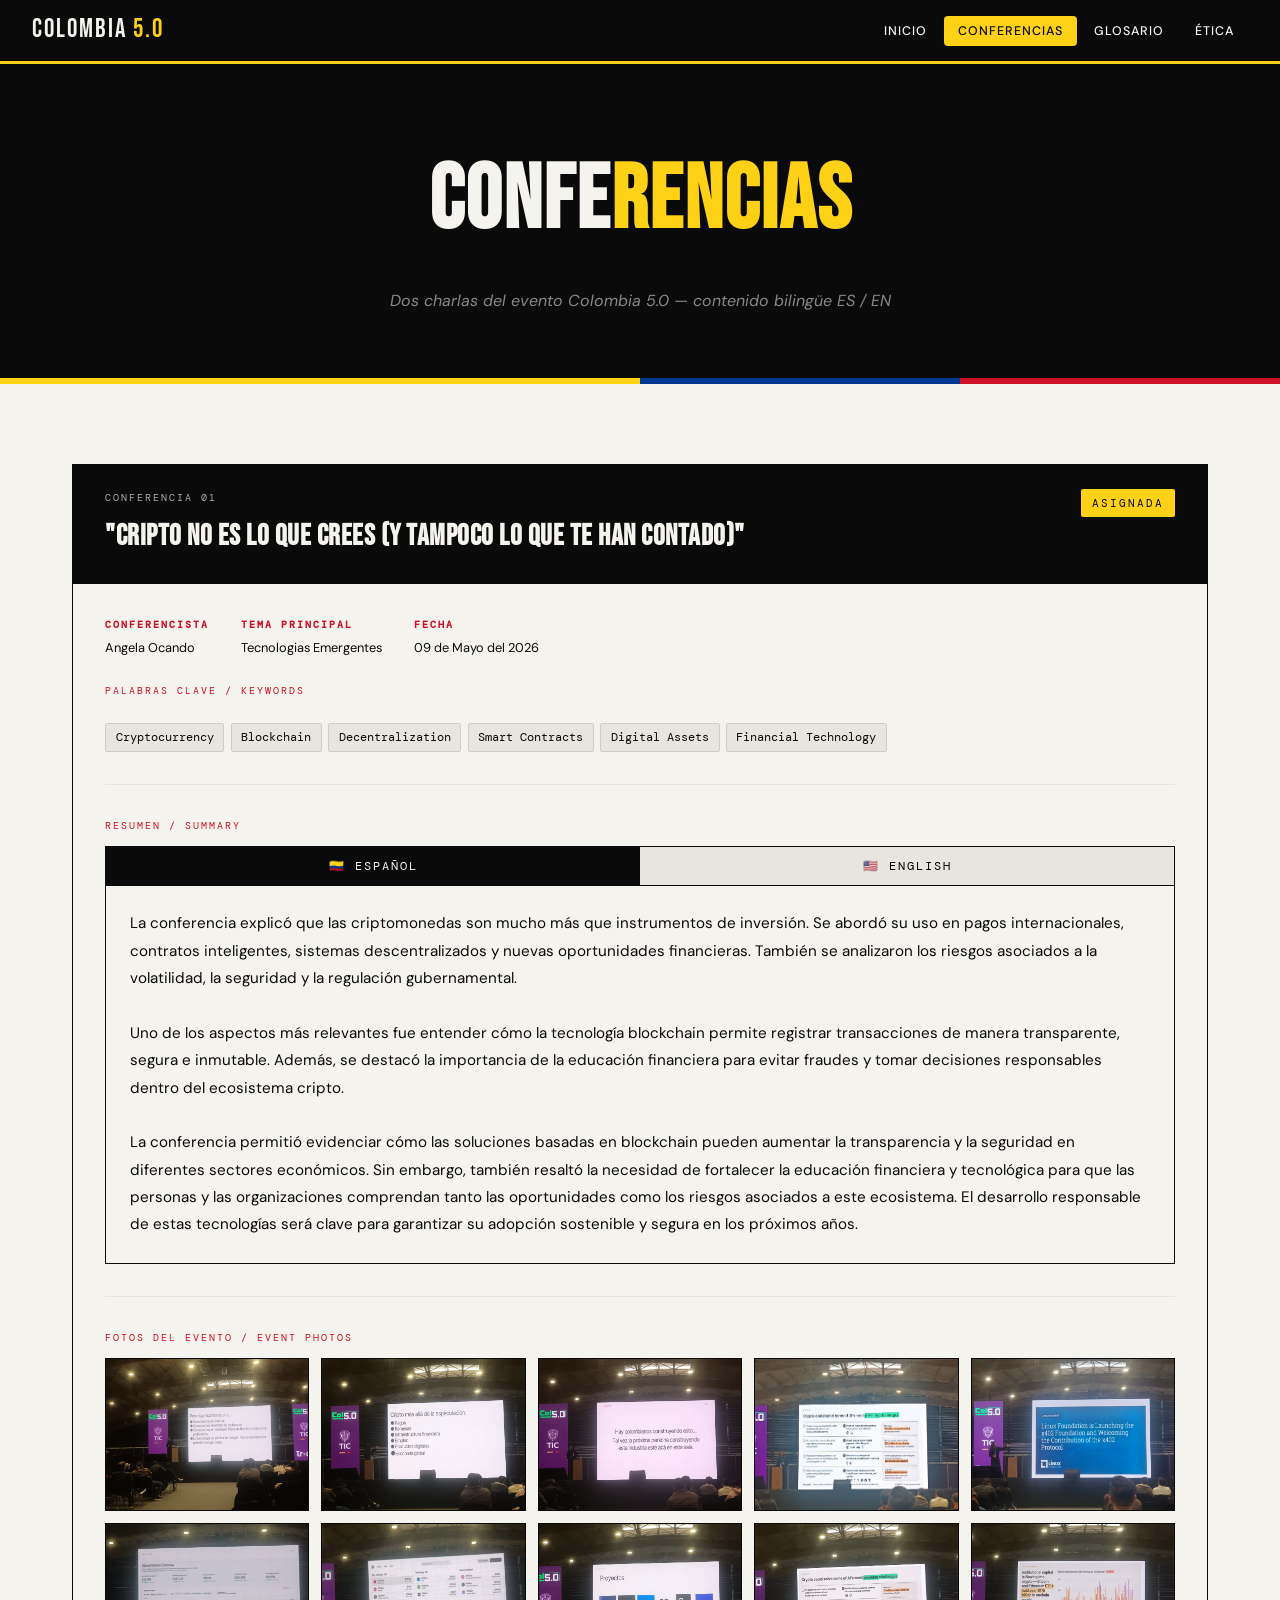
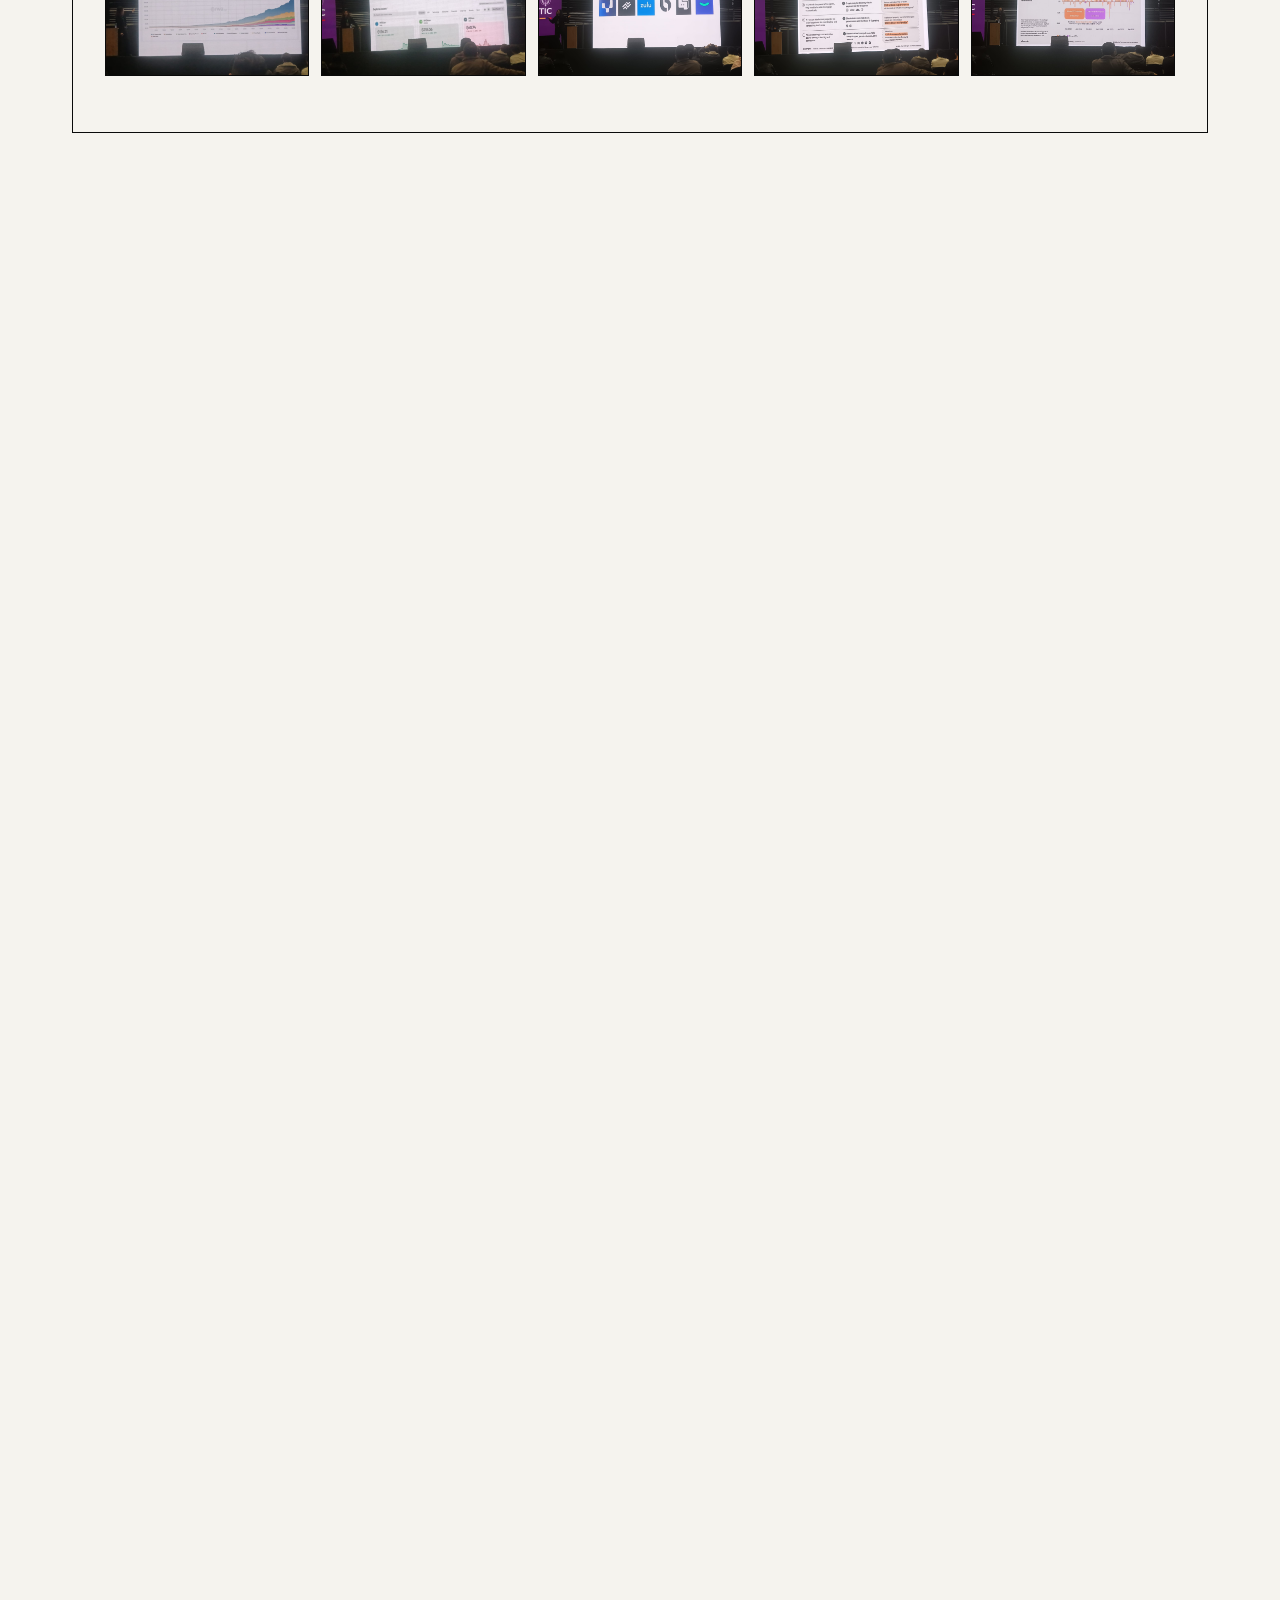
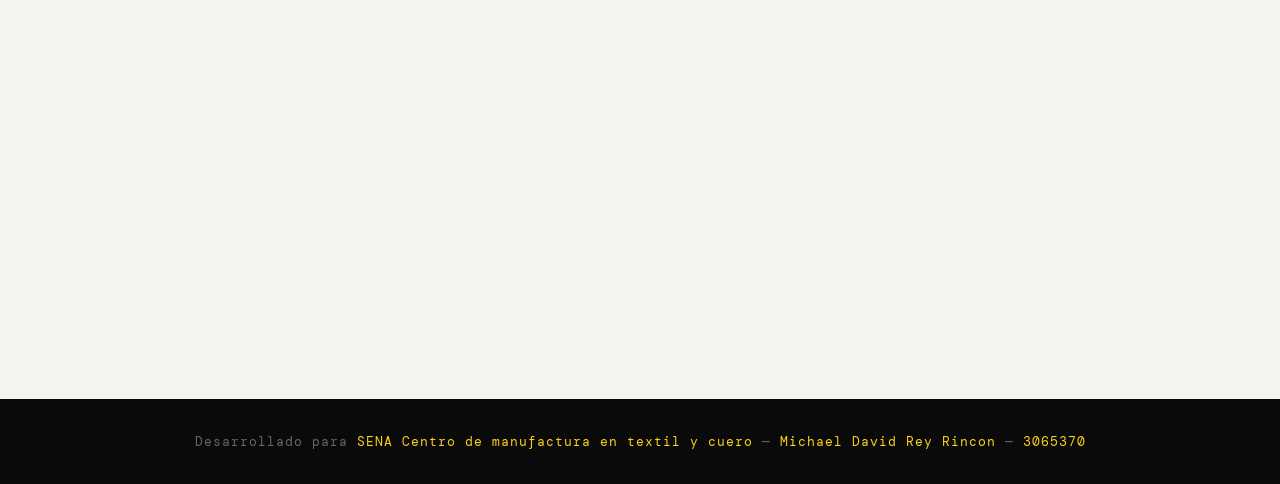
==== pages/conferencias.html @ 706fb42a "Subida de archivos Se suben archivos de la pagina" ====
<!DOCTYPE html>
<html lang="es">
<head>
  <meta charset="UTF-8" />
  <meta name="viewport" content="width=device-width, initial-scale=1.0" />
  <title>Conferencias – Colombia 5.0</title>
  <link rel="stylesheet" href="../css/styles.css" />
</head>
<body>

<nav>
  <a class="nav-logo" href="../index.html">COLOMBIA <span>5.0</span></a>
  <button class="hamburger" aria-label="Menu">
    <span></span><span></span><span></span>
  </button>
  <ul class="nav-links">
    <li><a href="../index.html">Inicio</a></li>
    <li><a href="conferencias.html">Conferencias</a></li>
    <li><a href="glosario.html">Glosario</a></li>
    <li><a href="etica.html">Ética</a></li>
  </ul>
</nav>

<div class="page-hero">
  <h1>CONFE<span>RENCIAS</span></h1>
  <p>Dos charlas del evento Colombia 5.0 — contenido bilingüe ES / EN</p>
</div>
<div class="flag-band"><div></div><div></div><div></div></div>

<main class="section">

  <!-- CONFERENCIA 1  -->
  <div class="conf-card">
    <div class="conf-header">
      <div>
        <p style="font-family:var(--ff-mono);font-size:0.65rem;letter-spacing:2px;color:#aaa;margin-bottom:0.4rem;">CONFERENCIA 01</p>
        <h2 class="conf-title">"Cripto no es lo que crees (y tampoco
        lo que te han contado)"</h2>
      </div>
      <span class="conf-badge">Asignada</span>
    </div>
    <div class="conf-body">

      <div class="conf-meta">
        <div class="conf-meta-item">
          <strong>Conferencista</strong>
          Angela Ocando
        </div>
        <div class="conf-meta-item">
          <strong>Tema principal</strong>
          Tecnologias Emergentes
        </div>
        <div class="conf-meta-item">
          <strong>Fecha</strong>
          09 de Mayo del 2026
        </div>
      </div>

      <!-- Palabras clave  -->
      <p class="media-label">Palabras clave / Keywords</p>
      <div class="conf-keywords">
        <span class="keyword">Cryptocurrency</span>
        <span class="keyword">Blockchain</span>
        <span class="keyword">Decentralization</span>
        <span class="keyword">Smart Contracts</span>
        <span class="keyword">Digital Assets</span>
        <span class="keyword">Financial Technology</span>
      </div>

      <hr class="divider" />

      <!-- Resumen EN/ES -->
      <p class="media-label">Resumen / Summary</p>
      <div class="bilingual-wrap">
        <div class="lang-tabs">
          <button class="lang-tab active" data-lang="es">🇨🇴 Español</button>
          <button class="lang-tab" data-lang="en">🇺🇸 English</button>
        </div>
        <div class="lang-content" data-lang="es">
          <p>
            La conferencia explicó que las criptomonedas son mucho más que instrumentos de inversión. Se abordó su uso en pagos internacionales, contratos inteligentes, sistemas descentralizados y nuevas oportunidades financieras. También se analizaron los riesgos asociados a la volatilidad, la seguridad y la regulación gubernamental.
          </p>
          <br>
          <p>
            Uno de los aspectos más relevantes fue entender cómo la tecnología blockchain permite registrar transacciones de manera transparente, segura e inmutable. Además, se destacó la importancia de la educación financiera para evitar fraudes y tomar decisiones responsables dentro del ecosistema cripto.
          </p>
          <br>
          <p>
            La conferencia permitió evidenciar cómo las soluciones basadas en blockchain pueden aumentar la transparencia y la seguridad en diferentes sectores económicos. Sin embargo, también resaltó la necesidad de fortalecer la educación financiera y tecnológica para que las personas y las organizaciones comprendan tanto las oportunidades como los riesgos asociados a este ecosistema. El desarrollo responsable de estas tecnologías será clave para garantizar su adopción sostenible y segura en los próximos años.
          </p>
        </div>
        <div class="lang-content hidden" data-lang="en">
          <p>
            The conference explained that cryptocurrencies are much more than investment instruments. Their use in international payments, smart contracts, decentralized systems, and new financial opportunities was discussed. The speaker also analyzed risks related to volatility, security, and government regulations.
          </p>
          <br>
          <p>
            One of the most important topics was understanding how blockchain technology enables transparent, secure, and immutable transaction records. The conference also emphasized the importance of financial education to avoid scams and make responsible decisions within the crypto ecosystem.
          </p>
          <br>
          <p>
            The conference highlighted how blockchain-based solutions can increase transparency and security across different economic sectors. At the same time, it emphasized the importance of strengthening financial and technological education so that individuals and organizations can understand both the opportunities and risks associated with this ecosystem. The responsible development of these technologies will be essential to ensure their sustainable and secure adoption in the future.
          </p>
        </div>
      </div>

      <hr class="divider" />

      <!-- Fotos del Evento -->
      <p class="media-label">Fotos del Evento / Event Photos</p>
      <div class="media-grid">
        <div class="media-thumb">
        <img src="/img/foto1.jpg" alt="Descripción de la foto" />
        </div>
        <div class="media-thumb">
          <img src="/img/foto2.jpg" alt="Descripción de la foto" />
        </div>
        <div class="media-thumb">
          <img src="/img/foto3.jpg" alt="Descripción de la foto" />
        </div>
        <div class="media-thumb">
          <img src="/img/foto4.jpg" alt="Descripción de la foto" />
        </div>
        <div class="media-thumb">
          <img src="/img/foto5.jpg" alt="Descripción de la foto" />
        </div>
        <div class="media-thumb">
          <img src="/img/foto6.jpg" alt="Descripción de la foto" />
        </div>
        <div class="media-thumb">
          <img src="/img/foto7.jpg" alt="Descripción de la foto" />
        </div>
        <div class="media-thumb">
          <img src="/img/foto8.jpg" alt="Descripción de la foto" />
        </div>
        <div class="media-thumb">
          <img src="/img/foto9.jpg" alt="Descripción de la foto" />
        </div>
        <div class="media-thumb">
          <img src="/img/foto10.jpg" alt="Descripción de la foto" />
        </div>
      </div>
    </div>
  </div>

  <!-- CONFERENCIA 2  -->
  <div class="conf-card">
    <div class="conf-header">
      <div>
        <p style="font-family:var(--ff-mono);font-size:0.65rem;letter-spacing:2px;color:#aaa;margin-bottom:0.4rem;">CONFERENCIA 02</p>
        <h2 class="conf-title">"Monetización, profesionalización y
        crecimiento en redes sociales"</h2>
      </div>
      <span class="conf-badge" style="background:var(--rojo);color:#fff;">Libre Elección</span>
    </div>
    <div class="conf-body">

      <div class="conf-meta">
        <div class="conf-meta-item">
          <strong>Conferencistas</strong>
          Juan Pablo Cardona Hernandez
          <br>
          Juan Sebastian Giraldo Bermudez
        </div>
        <div class="conf-meta-item">
          <strong>Tema principal</strong>
          Marketing Digital
        </div>
        <div class="conf-meta-item">
          <strong>Fecha</strong>
          09 de Mayo del 2026
        </div>
      </div>

      <p class="media-label">Palabras clave / Keywords</p>
      <div class="conf-keywords">
        <span class="keyword">Social Media</span>
        <span class="keyword">Monetization</span>
        <span class="keyword">Content Creation</span>
        <span class="keyword">Personal Branding</span>
        <span class="keyword">Engagement</span>
        <span class="keyword">Marketing</span>
        <span class="keyword">Analytics</span>
      </div>

      <hr class="divider" />

      <p class="media-label">Resumen / Summary</p>
      <div class="bilingual-wrap">
        <div class="lang-tabs">
          <button class="lang-tab active" data-lang="es">🇨🇴 Español</button>
          <button class="lang-tab" data-lang="en">🇺🇸 English</button>
        </div>
        <div class="lang-content" data-lang="es">
          <p>
            La conferencia mostró cómo las redes sociales se han convertido en herramientas fundamentales para el emprendimiento y la generación de ingresos. Se explicaron estrategias para aumentar la audiencia, mejorar el posicionamiento de marca personal y crear contenido de valor.
          </p>
          <br>
          <p>
            También se abordaron diferentes métodos de monetización como publicidad, marketing de afiliados, colaboraciones con marcas y venta de productos o servicios. Se resaltó la importancia de la constancia, el análisis de métricas y la adaptación a los cambios de los algoritmos.
          </p>
          <br>
          <p>
            La conferencia destacó la importancia de desarrollar estrategias basadas en la creatividad, el análisis de datos y el conocimiento de las audiencias. Asimismo, se evidenció que el crecimiento sostenible en redes sociales requiere profesionalización, planificación y adaptación constante a los cambios tecnológicos. El uso responsable de estas plataformas también desempeña un papel fundamental para garantizar la difusión de información confiable y la generación de impactos positivos en la sociedad.
          </p>
        </div>
        <div class="lang-content hidden" data-lang="en">
          <p>
            The conference showed how social media has become an essential tool for entrepreneurship and income generation. Strategies for audience growth, personal branding, and valuable content creation were explained.
          </p>
          <br>
          <p>
            Different monetization methods such as advertising, affiliate marketing, brand partnerships, and product or service sales were discussed. The speaker emphasized consistency, analytics monitoring, and adaptation to platform algorithms.
          </p>
          <br>
          <p>
            The conference highlighted the importance of developing strategies based on creativity, data analysis, and audience understanding. It also demonstrated that sustainable growth on social media requires professionalism, planning, and continuous adaptation to technological changes. The responsible use of these platforms plays a key role in ensuring reliable information sharing and generating positive impacts on society.
          </p>
        </div>
      </div>

      <hr class="divider" />

      <div>
      <p class="media-label">Video de la Conferencia / Conference Video</p>
      <div style="max-width: 700px; margin: 0 auto;">
        <video
        src="/img/conf2-video1.mp4"
        controls
        width="100%"
        style="border: 1.5px solid var(--negro);">
        </video>
      </div>

      <hr class="divider" />

      <p class="media-label">Fotos del Evento / Event Photos</p>
      <div class="media-grid">
        <div class="media-thumb">
        <img src="/img/conf2-foto1.jpg" alt="Descripción de la foto" />
        </div>
        <div class="media-thumb">
        <img src="/img/conf2-foto2.jpg" alt="Descripción de la foto" />
        </div>
        <div class="media-thumb">
        <img src="/img/conf2-foto3.jpg" alt="Descripción de la foto" />
        </div>
        <div class="media-thumb">
        <img src="/img/conf2-foto4.jpg" alt="Descripción de la foto" />
        </div>
        <div class="media-thumb">
        <img src="/img/conf2-foto5.jpg" alt="Descripción de la foto" />
        </div>
        <div class="media-thumb">
        <img src="/img/conf2-foto6.jpg" alt="Descripción de la foto" />
      </div>
    </div>
  </div>

</main>

<footer>
  Desarrollado para <span>SENA Centro de manufactura en textil y cuero</span> &mdash; <span>Michael David Rey Rincon</span> &mdash; <span>3065370</span>
</footer>

<script src="../js/main.js"></script>
</body>
</html>
---- css/styles.css ----
/* =============================================
   COLOMBIA 5.0 - Sitio Web Informativo
   Diseño: Editorial Moderno / Tricolor
   ============================================= */

@import url('https://fonts.googleapis.com/css2?family=Bebas+Neue&family=DM+Sans:ital,wght@0,300;0,400;0,500;0,700;1,300&family=DM+Mono:wght@400;500&display=swap');

:root {
  --amarillo:  #FCD116;
  --azul:      #003893;
  --rojo:      #CE1126;
  --negro:     #0A0A0A;
  --blanco:    #F5F3EE;
  --gris:      #E8E5DF;
  --gris-dark: #2A2A2A;

  --ff-display: 'Bebas Neue', sans-serif;
  --ff-body:    'DM Sans', sans-serif;
  --ff-mono:    'DM Mono', monospace;

  --nav-h: 64px;
  --radius: 4px;
  --transition: 0.25s cubic-bezier(0.4, 0, 0.2, 1);
}

/* ── Reset ── */
*, *::before, *::after { box-sizing: border-box; margin: 0; padding: 0; }
html { scroll-behavior: smooth; font-size: 16px; }
body {
  font-family: var(--ff-body);
  background: var(--blanco);
  color: var(--negro);
  line-height: 1.65;
  overflow-x: hidden;
}
img { max-width: 100%; display: block; }
a  { color: inherit; text-decoration: none; }
ul { list-style: none; }

/* ── NAV ── */
nav {
  position: sticky;
  top: 0;
  z-index: 100;
  height: var(--nav-h);
  background: var(--negro);
  display: flex;
  align-items: center;
  justify-content: space-between;
  padding: 0 2rem;
  border-bottom: 3px solid var(--amarillo);
}

.nav-logo {
  font-family: var(--ff-display);
  font-size: 1.6rem;
  letter-spacing: 2px;
  color: var(--blanco);
}
.nav-logo span { color: var(--amarillo); }

.nav-links {
  display: flex;
  gap: 0.25rem;
}
.nav-links a {
  font-size: 0.78rem;
  font-weight: 500;
  letter-spacing: 1px;
  text-transform: uppercase;
  color: var(--blanco);
  padding: 0.45rem 0.85rem;
  border-radius: var(--radius);
  transition: background var(--transition), color var(--transition);
}
.nav-links a:hover,
.nav-links a.active {
  background: var(--amarillo);
  color: var(--negro);
}

/* Hamburger */
.hamburger {
  display: none;
  flex-direction: column;
  gap: 5px;
  cursor: pointer;
  background: none;
  border: none;
  padding: 4px;
}
.hamburger span {
  display: block;
  width: 24px;
  height: 2px;
  background: var(--blanco);
  transition: var(--transition);
}
.hamburger.open span:nth-child(1) { transform: translateY(7px) rotate(45deg); }
.hamburger.open span:nth-child(2) { opacity: 0; }
.hamburger.open span:nth-child(3) { transform: translateY(-7px) rotate(-45deg); }

/* Mobile nav */
@media (max-width: 720px) {
  .hamburger { display: flex; }
  .nav-links {
    position: absolute;
    top: var(--nav-h);
    left: 0; right: 0;
    flex-direction: column;
    background: var(--negro);
    border-top: 1px solid #222;
    padding: 1rem;
    gap: 0.2rem;
    display: none;
  }
  .nav-links.open { display: flex; }
  .nav-links a { font-size: 0.9rem; padding: 0.7rem 1rem; }
}

/* ── HERO (index) ── */
.hero {
  min-height: calc(100vh - var(--nav-h));
  background: var(--negro);
  display: grid;
  grid-template-columns: 1fr 1fr;
  overflow: hidden;
}

.hero-text {
  padding: 5rem 3rem 5rem 4rem;
  display: flex;
  flex-direction: column;
  justify-content: center;
  gap: 1.5rem;
}

.hero-eyebrow {
  font-family: var(--ff-mono);
  font-size: 0.75rem;
  letter-spacing: 3px;
  color: var(--amarillo);
  text-transform: uppercase;
}

.hero-title {
  font-family: var(--ff-display);
  font-size: clamp(4rem, 8vw, 7rem);
  line-height: 0.92;
  color: var(--blanco);
}
.hero-title em { color: var(--amarillo); font-style: normal; }

.hero-desc {
  color: #aaa;
  font-size: 1.05rem;
  max-width: 42ch;
  line-height: 1.75;
}

.hero-cta {
  display: inline-flex;
  align-items: center;
  gap: 0.6rem;
  background: var(--amarillo);
  color: var(--negro);
  font-weight: 700;
  font-size: 0.85rem;
  letter-spacing: 1px;
  text-transform: uppercase;
  padding: 0.85rem 1.6rem;
  border-radius: var(--radius);
  width: fit-content;
  transition: transform var(--transition), background var(--transition);
}
.hero-cta:hover { background: #ffe04d; transform: translateY(-2px); }

.hero-visual {
  background: var(--azul);
  position: relative;
  overflow: hidden;
  display: flex;
  align-items: center;
  justify-content: center;
}

.hero-flag-stripes {
  position: absolute;
  inset: 0;
  display: flex;
  flex-direction: column;
}
.hero-flag-stripes div {
  flex: 1;
  opacity: 0.18;
}
.hero-flag-stripes div:nth-child(1) { background: var(--amarillo); flex: 2; }
.hero-flag-stripes div:nth-child(2) { background: var(--azul); }
.hero-flag-stripes div:nth-child(3) { background: var(--rojo); }

.hero-badge {
  position: relative;
  z-index: 2;
  font-family: var(--ff-display);
  font-size: 11rem;
  line-height: 1;
  color: rgba(255,255,255,0.06);
  user-select: none;
  pointer-events: none;
  letter-spacing: -4px;
}

.hero-stats {
  position: absolute;
  bottom: 2rem;
  left: 2rem;
  right: 2rem;
  display: flex;
  gap: 1.5rem;
  z-index: 3;
}
.stat {
  background: rgba(255,255,255,0.06);
  border: 1px solid rgba(255,255,255,0.12);
  padding: 0.8rem 1rem;
  border-radius: var(--radius);
  backdrop-filter: blur(8px);
  flex: 1;
  text-align: center;
}
.stat-num {
  font-family: var(--ff-display);
  font-size: 2rem;
  color: var(--amarillo);
  display: block;
}
.stat-label {
  font-size: 0.7rem;
  color: #aaa;
  letter-spacing: 1px;
  text-transform: uppercase;
}

@media (max-width: 820px) {
  .hero { grid-template-columns: 1fr; }
  .hero-visual { min-height: 220px; }
  .hero-text { padding: 3rem 1.5rem; }
  .hero-stats { display: none; }
}

/* ── STRIPE BAND ── */
.flag-band {
  height: 6px;
  display: flex;
}
.flag-band div { flex: 1; }
.flag-band div:nth-child(1) { background: var(--amarillo); flex: 2; }
.flag-band div:nth-child(2) { background: var(--azul); }
.flag-band div:nth-child(3) { background: var(--rojo); }

/* ── SECTIONS ── */
.section {
  padding: 5rem 2rem;
  max-width: 1200px;
  margin: 0 auto;
}

.section-header {
  display: flex;
  align-items: baseline;
  gap: 1rem;
  margin-bottom: 3rem;
  border-bottom: 2px solid var(--negro);
  padding-bottom: 1rem;
}

.section-num {
  font-family: var(--ff-mono);
  font-size: 0.75rem;
  color: var(--rojo);
  letter-spacing: 2px;
}

.section-title {
  font-family: var(--ff-display);
  font-size: clamp(2rem, 4vw, 3.2rem);
  letter-spacing: 1px;
}

/* ── ABOUT CARDS ── */
.about-grid {
  display: grid;
  grid-template-columns: repeat(auto-fit, minmax(280px, 1fr));
  gap: 1.5px;
  background: var(--negro);
  border: 1.5px solid var(--negro);
}
.about-card {
  background: var(--blanco);
  padding: 2rem;
  transition: background var(--transition);
}
.about-card:hover { background: var(--amarillo); }
.about-card-icon {
  font-size: 2rem;
  margin-bottom: 1rem;
}
.about-card h3 {
  font-family: var(--ff-display);
  font-size: 1.4rem;
  margin-bottom: 0.5rem;
  letter-spacing: 0.5px;
}
.about-card p { font-size: 0.9rem; color: #555; }
.about-card:hover p { color: var(--negro); }

/* ── PAGE HERO (inner pages) ── */
.page-hero {
  background: var(--negro);
  padding: 4rem 2rem;
  text-align: center;
}
.page-hero h1 {
  font-family: var(--ff-display);
  font-size: clamp(3rem, 7vw, 6rem);
  color: var(--blanco);
  letter-spacing: 2px;
}
.page-hero h1 span { color: var(--amarillo); }
.page-hero p {
  color: #888;
  font-size: 1rem;
  margin-top: 0.75rem;
  font-style: italic;
}

/* ── CONFERENCE CARDS ── */
.conf-card {
  border: 1.5px solid var(--negro);
  margin-bottom: 3rem;
  overflow: hidden;
}

.conf-header {
  background: var(--negro);
  color: var(--blanco);
  padding: 1.5rem 2rem;
  display: flex;
  justify-content: space-between;
  align-items: flex-start;
  gap: 1rem;
  flex-wrap: wrap;
}

.conf-title {
  font-family: var(--ff-display);
  font-size: 1.8rem;
  letter-spacing: 0.5px;
}

.conf-badge {
  font-family: var(--ff-mono);
  font-size: 0.7rem;
  letter-spacing: 2px;
  text-transform: uppercase;
  background: var(--amarillo);
  color: var(--negro);
  padding: 0.3rem 0.7rem;
  border-radius: 2px;
  white-space: nowrap;
}

.conf-body {
  padding: 2rem;
}

.conf-meta {
  display: flex;
  gap: 2rem;
  margin-bottom: 1.5rem;
  flex-wrap: wrap;
}
.conf-meta-item {
  font-size: 0.8rem;
}
.conf-meta-item strong {
  display: block;
  font-family: var(--ff-mono);
  font-size: 0.65rem;
  letter-spacing: 2px;
  text-transform: uppercase;
  color: var(--rojo);
  margin-bottom: 0.2rem;
}

.conf-keywords {
  display: flex;
  flex-wrap: wrap;
  gap: 0.4rem;
  margin: 1.5rem 0;
}
.keyword {
  background: var(--gris);
  font-family: var(--ff-mono);
  font-size: 0.72rem;
  padding: 0.25rem 0.6rem;
  border-radius: 2px;
  border: 1px solid #ccc;
}

/* ── BILINGUAL TOGGLE ── */
.bilingual-wrap {
  border: 1.5px solid var(--negro);
  overflow: hidden;
}
.lang-tabs {
  display: flex;
  border-bottom: 1.5px solid var(--negro);
}
.lang-tab {
  flex: 1;
  padding: 0.7rem;
  font-family: var(--ff-mono);
  font-size: 0.75rem;
  letter-spacing: 2px;
  text-transform: uppercase;
  text-align: center;
  cursor: pointer;
  background: var(--gris);
  border: none;
  transition: background var(--transition);
}
.lang-tab.active { background: var(--negro); color: var(--blanco); }
.lang-content { padding: 1.5rem; font-size: 0.95rem; line-height: 1.8; }
.lang-content.hidden { display: none; }

/* ── MEDIA GRID ── */
.media-label {
  font-family: var(--ff-mono);
  font-size: 0.65rem;
  letter-spacing: 2px;
  text-transform: uppercase;
  color: var(--rojo);
  margin-bottom: 0.75rem;
}

.media-grid {
  display: grid;
  grid-template-columns: repeat(auto-fill, minmax(200px, 1fr));
  gap: 0.75rem;
  margin-bottom: 1.5rem;
}

.media-thumb {
  background: var(--gris);
  aspect-ratio: 4/3;
  border: 1.5px solid var(--negro);
  overflow: hidden;
  display: flex;
  align-items: center;
  justify-content: center;
  font-size: 2.5rem;
  color: #bbb;
  position: relative;
  cursor: pointer;
  transition: transform var(--transition);
}
.media-thumb:hover { transform: scale(1.02); }
.media-thumb img { width: 100%; height: 100%; object-fit: cover; position: absolute; }
.media-thumb span { z-index: 1; font-family: var(--ff-mono); font-size: 0.7rem; color: #888; }

.video-embed {
  display: grid;
  grid-template-columns: 1fr 1fr;
  gap: 1rem;
  margin-bottom: 1.5rem;
}
.video-embed iframe {
  width: 100%;
  aspect-ratio: 16/9;
  border: 1.5px solid var(--negro);
}

@media (max-width: 600px) {
  .video-embed { grid-template-columns: 1fr; }
}

/* ── GLOSSARY ── */
.glossary-search {
  width: 100%;
  padding: 0.85rem 1rem;
  font-family: var(--ff-mono);
  font-size: 0.9rem;
  border: 1.5px solid var(--negro);
  border-radius: var(--radius);
  background: var(--blanco);
  margin-bottom: 2rem;
  outline: none;
}
.glossary-search:focus { border-color: var(--azul); }

.glossary-table {
  width: 100%;
  border-collapse: collapse;
  border: 1.5px solid var(--negro);
  font-size: 0.88rem;
}
.glossary-table th {
  background: var(--negro);
  color: var(--blanco);
  font-family: var(--ff-mono);
  font-size: 0.7rem;
  letter-spacing: 2px;
  text-transform: uppercase;
  padding: 0.8rem 1rem;
  text-align: left;
}
.glossary-table td {
  padding: 0.8rem 1rem;
  border-bottom: 1px solid var(--gris);
  vertical-align: top;
}
.glossary-table tr:last-child td { border-bottom: none; }
.glossary-table tr:nth-child(even) td { background: var(--gris); }
.glossary-table tr { transition: background var(--transition); }
.glossary-table tr:hover td { background: #fff8d0; }
.glossary-table td:first-child { font-family: var(--ff-mono); font-weight: 500; }
.glossary-table td:nth-child(2) { color: var(--rojo); font-weight: 500; }
.glossary-count {
  font-family: var(--ff-mono);
  font-size: 0.75rem;
  color: #888;
  margin-bottom: 1rem;
}

/* ── ETHICS / CONCLUSION ── */
.ethics-hero {
  background: var(--azul);
  color: var(--blanco);
  padding: 3rem;
  margin-bottom: 3rem;
}
.ethics-hero h2 {
  font-family: var(--ff-display);
  font-size: 2.5rem;
  margin-bottom: 1rem;
}
.ethics-hero p { color: #aac; font-size: 1rem; max-width: 70ch; }

.ethics-grid {
  display: grid;
  grid-template-columns: repeat(auto-fit, minmax(260px, 1fr));
  gap: 1px;
  background: var(--negro);
  border: 1.5px solid var(--negro);
  margin-bottom: 2rem;
}
.ethics-card {
  background: var(--blanco);
  padding: 2rem;
}
.ethics-card h3 {
  font-family: var(--ff-display);
  font-size: 1.3rem;
  margin-bottom: 0.75rem;
}
.ethics-card p { font-size: 0.9rem; color: #555; line-height: 1.75; }
.ethics-icon { font-size: 2rem; margin-bottom: 0.75rem; }

.quote-block {
  border-left: 4px solid var(--amarillo);
  padding: 1.25rem 1.5rem;
  background: var(--gris);
  margin: 2rem 0;
  font-style: italic;
  font-size: 1.05rem;
}
.quote-block cite {
  display: block;
  font-style: normal;
  font-family: var(--ff-mono);
  font-size: 0.75rem;
  letter-spacing: 1px;
  color: #888;
  margin-top: 0.5rem;
}

/* ── FOOTER ── */
footer {
  background: var(--negro);
  color: #666;
  text-align: center;
  padding: 2rem;
  font-size: 0.8rem;
  font-family: var(--ff-mono);
  letter-spacing: 1px;
}
footer span { color: var(--amarillo); }

/* ── UTILITY ── */
.tag-rojo { color: var(--rojo); font-weight: 700; }
.tag-azul { color: var(--azul); font-weight: 700; }
.divider { border: none; border-top: 1.5px solid var(--gris); margin: 2rem 0; }
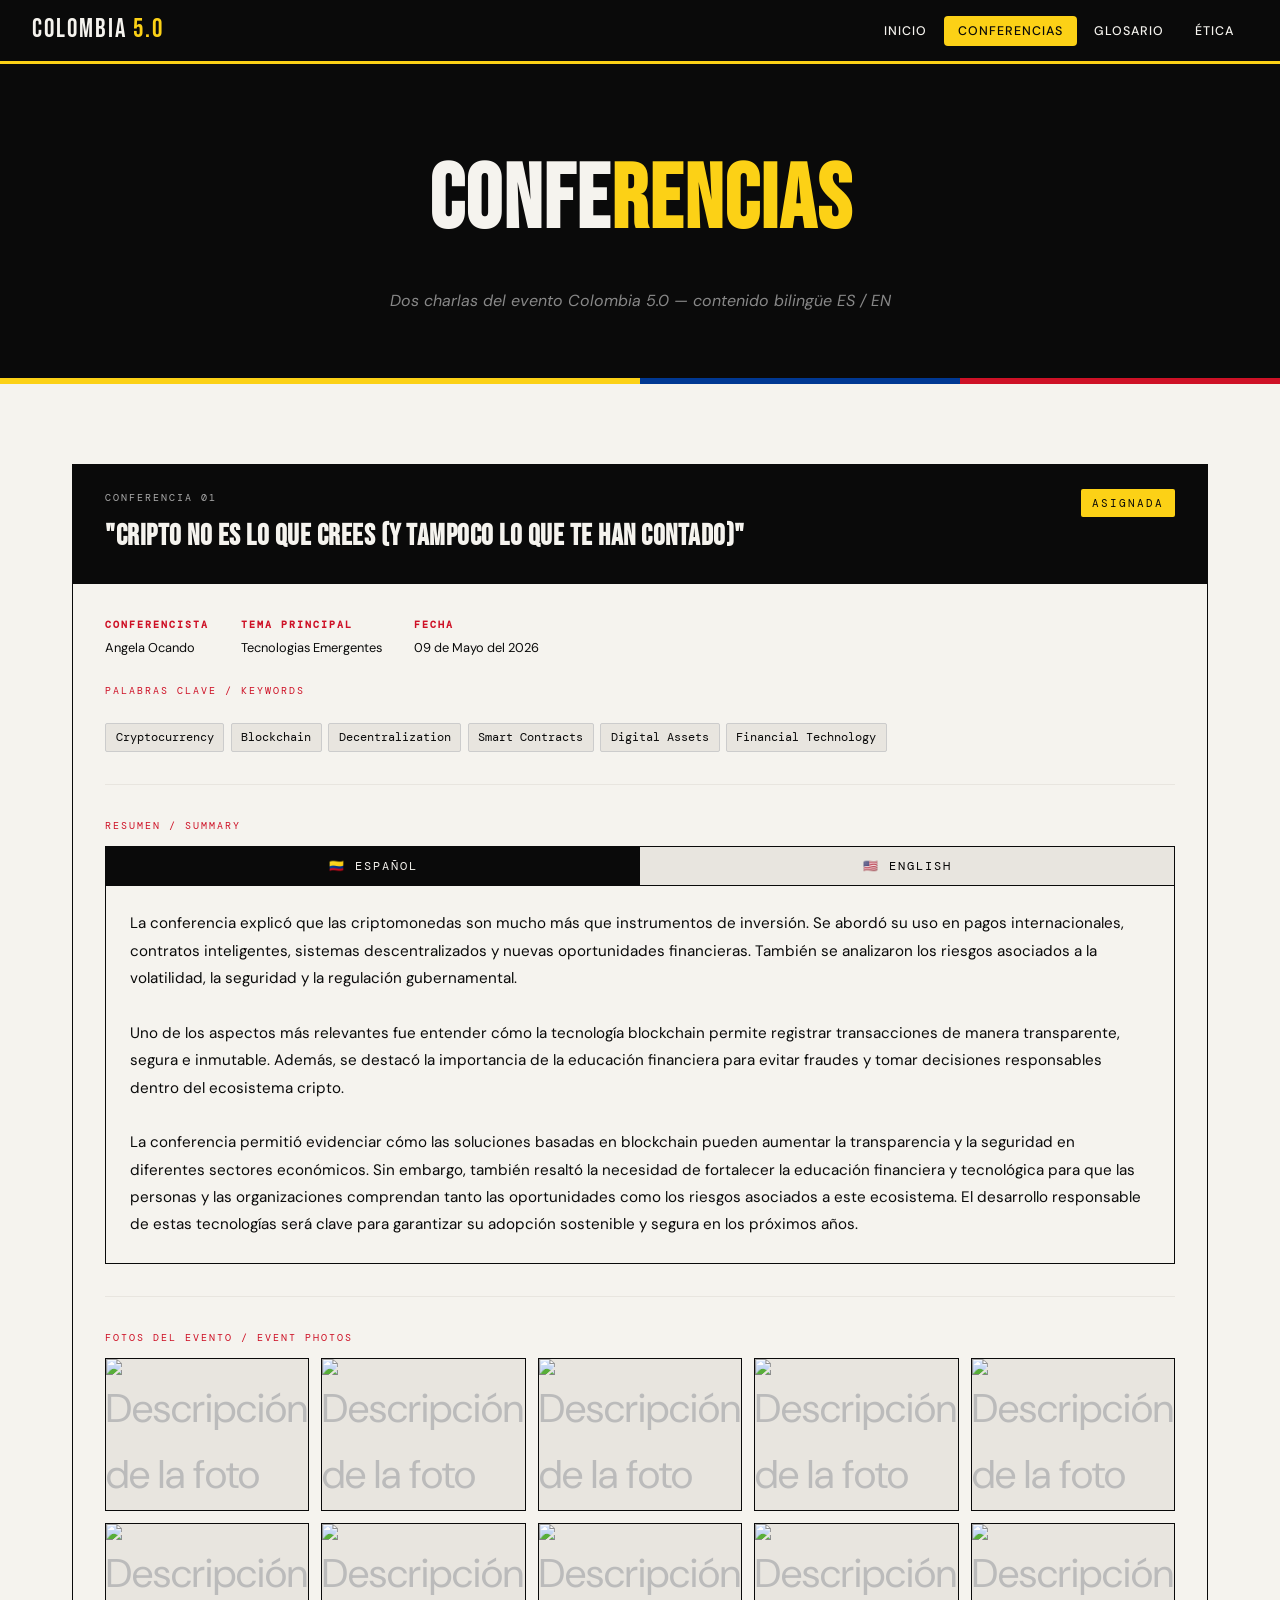
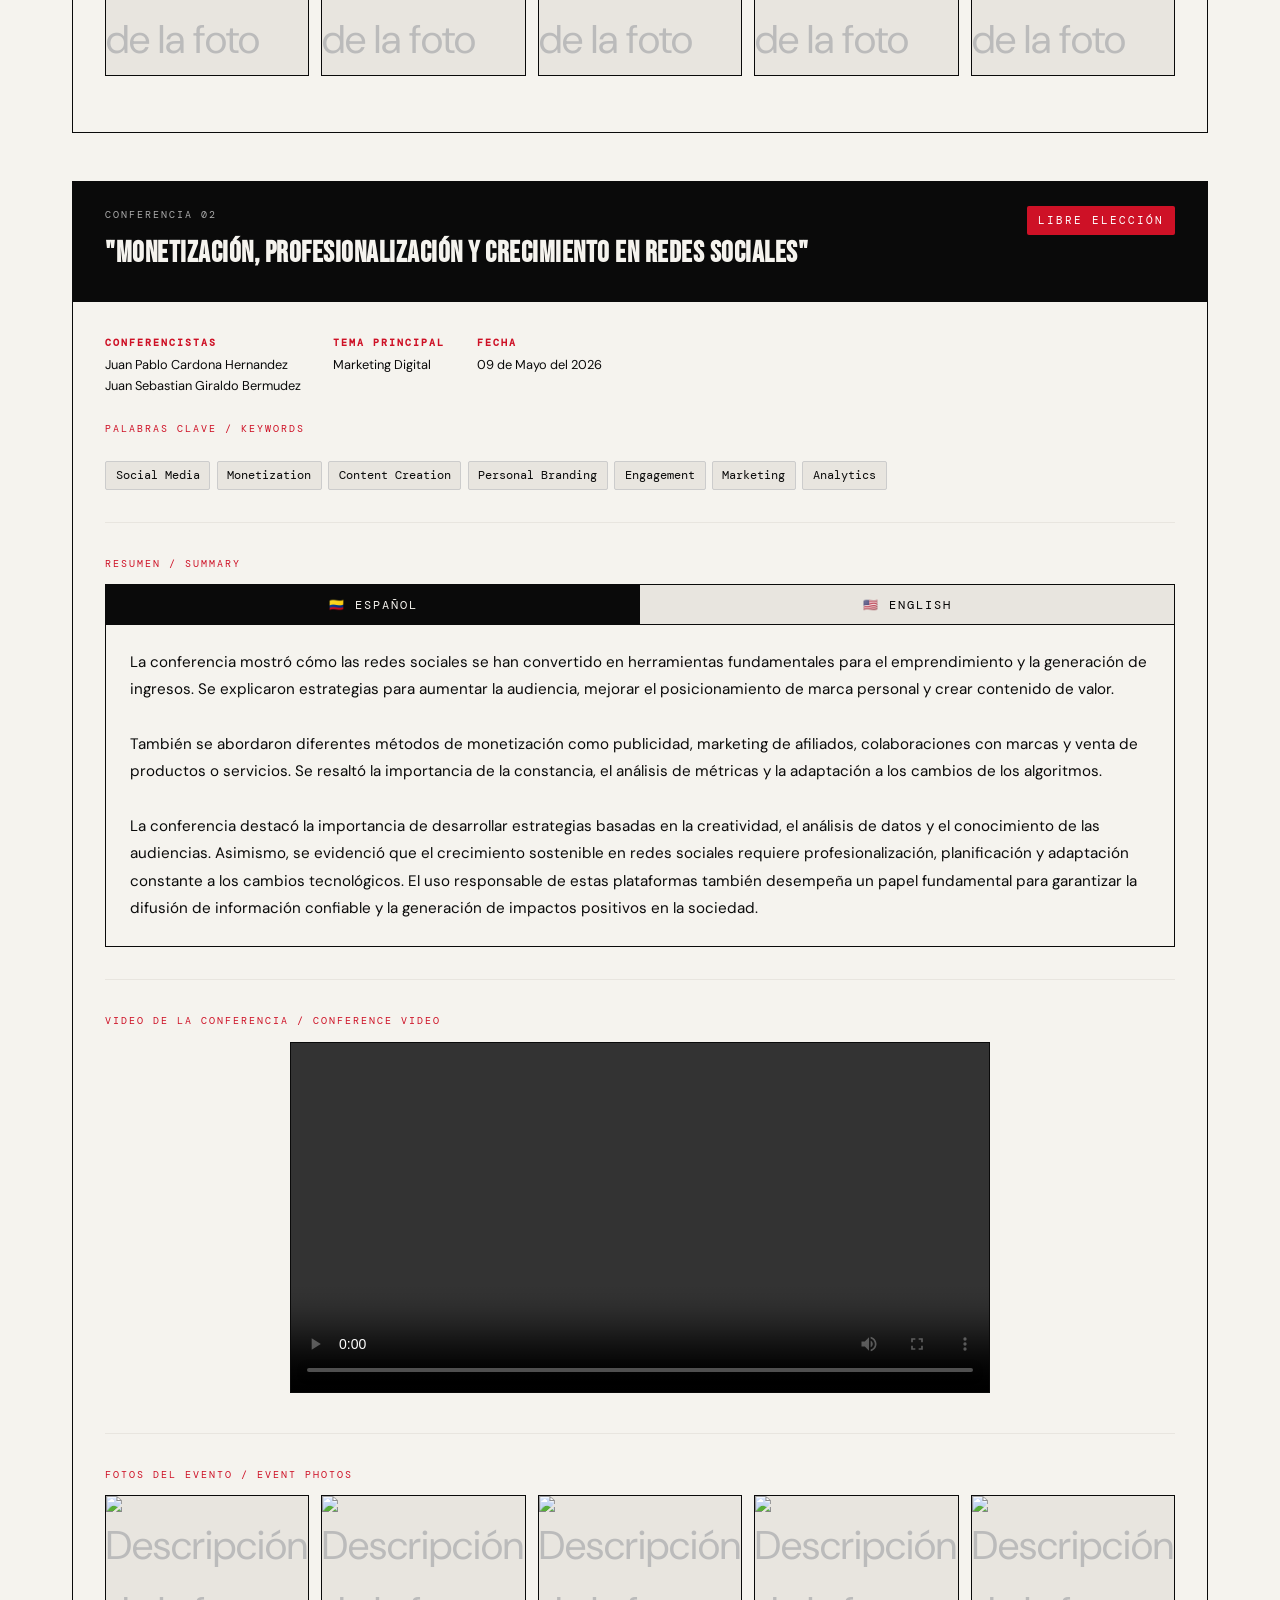
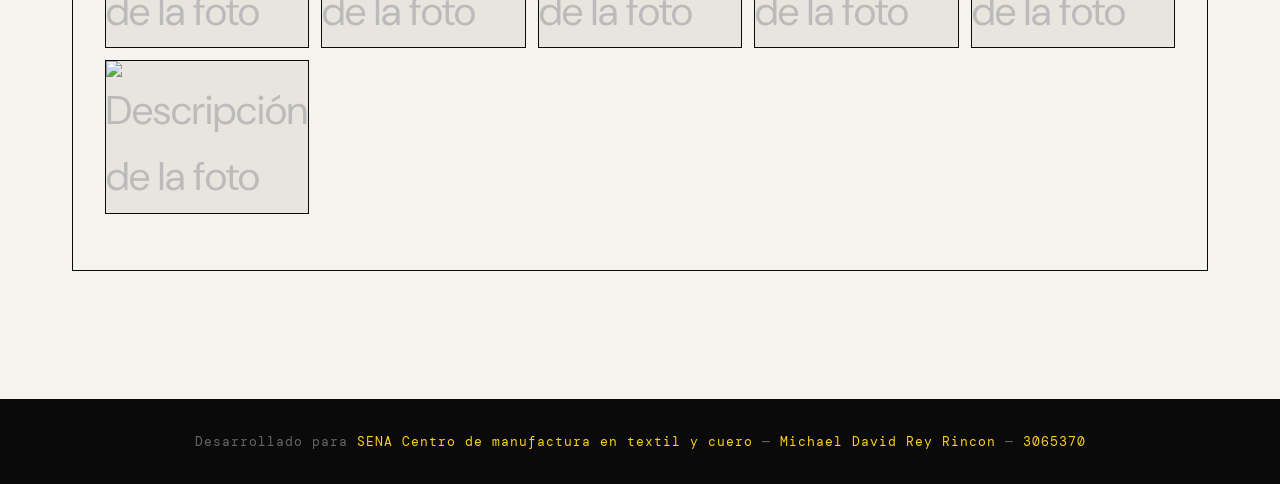
==== commit a84e22ef: "Fix image source paths in conferencias.html" ====
--- a/pages/conferencias.html
+++ b/pages/conferencias.html
@@ -110,34 +110,34 @@
       <p class="media-label">Fotos del Evento / Event Photos</p>
       <div class="media-grid">
         <div class="media-thumb">
-        <img src="/img/foto1.jpg" alt="Descripción de la foto" />
-        </div>
-        <div class="media-thumb">
-          <img src="/img/foto2.jpg" alt="Descripción de la foto" />
-        </div>
-        <div class="media-thumb">
-          <img src="/img/foto3.jpg" alt="Descripción de la foto" />
-        </div>
-        <div class="media-thumb">
-          <img src="/img/foto4.jpg" alt="Descripción de la foto" />
-        </div>
-        <div class="media-thumb">
-          <img src="/img/foto5.jpg" alt="Descripción de la foto" />
-        </div>
-        <div class="media-thumb">
-          <img src="/img/foto6.jpg" alt="Descripción de la foto" />
-        </div>
-        <div class="media-thumb">
-          <img src="/img/foto7.jpg" alt="Descripción de la foto" />
-        </div>
-        <div class="media-thumb">
-          <img src="/img/foto8.jpg" alt="Descripción de la foto" />
-        </div>
-        <div class="media-thumb">
-          <img src="/img/foto9.jpg" alt="Descripción de la foto" />
-        </div>
-        <div class="media-thumb">
-          <img src="/img/foto10.jpg" alt="Descripción de la foto" />
+        <img src="img/foto1.jpg" alt="Descripción de la foto" />
+        </div>
+        <div class="media-thumb">
+          <img src="img/foto2.jpg" alt="Descripción de la foto" />
+        </div>
+        <div class="media-thumb">
+          <img src="img/foto3.jpg" alt="Descripción de la foto" />
+        </div>
+        <div class="media-thumb">
+          <img src="img/foto4.jpg" alt="Descripción de la foto" />
+        </div>
+        <div class="media-thumb">
+          <img src="img/foto5.jpg" alt="Descripción de la foto" />
+        </div>
+        <div class="media-thumb">
+          <img src="img/foto6.jpg" alt="Descripción de la foto" />
+        </div>
+        <div class="media-thumb">
+          <img src="img/foto7.jpg" alt="Descripción de la foto" />
+        </div>
+        <div class="media-thumb">
+          <img src="img/foto8.jpg" alt="Descripción de la foto" />
+        </div>
+        <div class="media-thumb">
+          <img src="img/foto9.jpg" alt="Descripción de la foto" />
+        </div>
+        <div class="media-thumb">
+          <img src="img/foto10.jpg" alt="Descripción de la foto" />
         </div>
       </div>
     </div>
@@ -225,7 +225,7 @@
       <p class="media-label">Video de la Conferencia / Conference Video</p>
       <div style="max-width: 700px; margin: 0 auto;">
         <video
-        src="/img/conf2-video1.mp4"
+        src="img/conf2-video1.mp4"
         controls
         width="100%"
         style="border: 1.5px solid var(--negro);">
@@ -237,22 +237,22 @@
       <p class="media-label">Fotos del Evento / Event Photos</p>
       <div class="media-grid">
         <div class="media-thumb">
-        <img src="/img/conf2-foto1.jpg" alt="Descripción de la foto" />
-        </div>
-        <div class="media-thumb">
-        <img src="/img/conf2-foto2.jpg" alt="Descripción de la foto" />
-        </div>
-        <div class="media-thumb">
-        <img src="/img/conf2-foto3.jpg" alt="Descripción de la foto" />
-        </div>
-        <div class="media-thumb">
-        <img src="/img/conf2-foto4.jpg" alt="Descripción de la foto" />
-        </div>
-        <div class="media-thumb">
-        <img src="/img/conf2-foto5.jpg" alt="Descripción de la foto" />
-        </div>
-        <div class="media-thumb">
-        <img src="/img/conf2-foto6.jpg" alt="Descripción de la foto" />
+        <img src="img/conf2-foto1.jpg" alt="Descripción de la foto" />
+        </div>
+        <div class="media-thumb">
+        <img src="img/conf2-foto2.jpg" alt="Descripción de la foto" />
+        </div>
+        <div class="media-thumb">
+        <img src="img/conf2-foto3.jpg" alt="Descripción de la foto" />
+        </div>
+        <div class="media-thumb">
+        <img src="img/conf2-foto4.jpg" alt="Descripción de la foto" />
+        </div>
+        <div class="media-thumb">
+        <img src="img/conf2-foto5.jpg" alt="Descripción de la foto" />
+        </div>
+        <div class="media-thumb">
+        <img src="img/conf2-foto6.jpg" alt="Descripción de la foto" />
       </div>
     </div>
   </div>
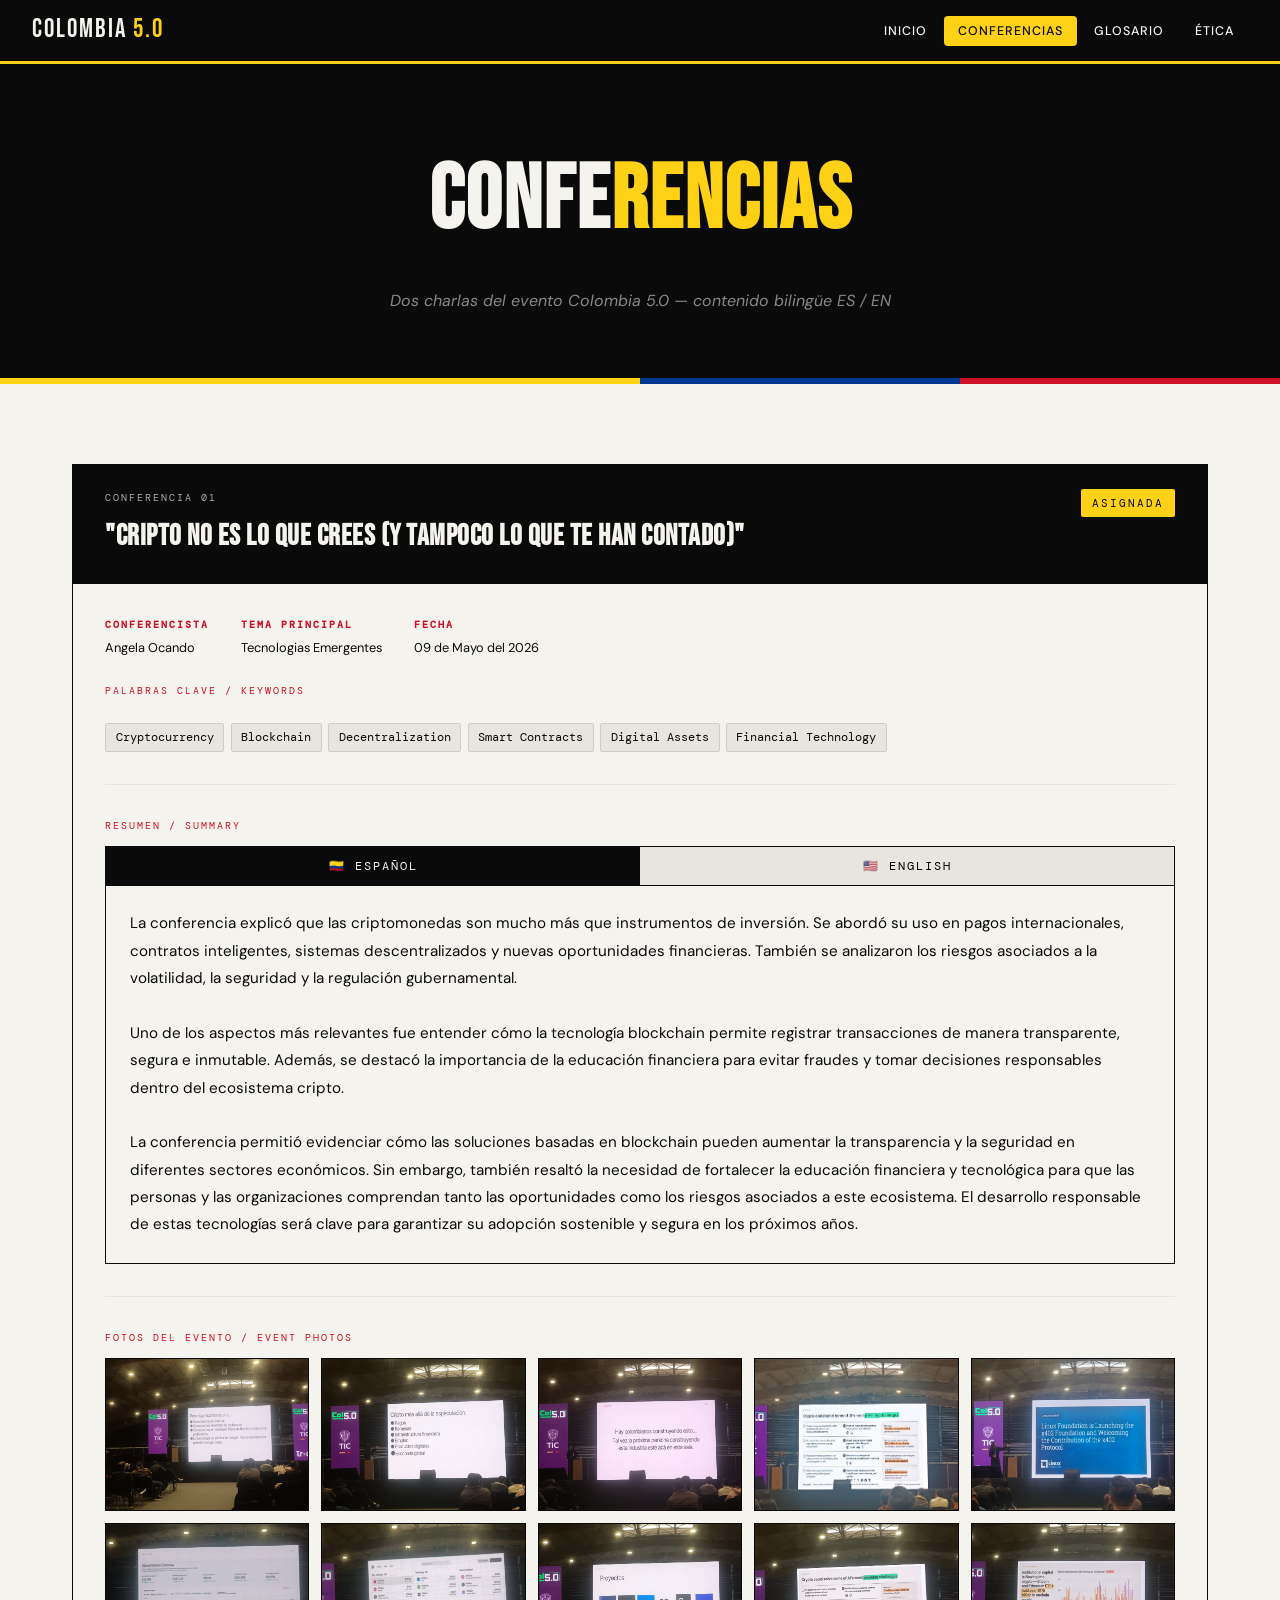
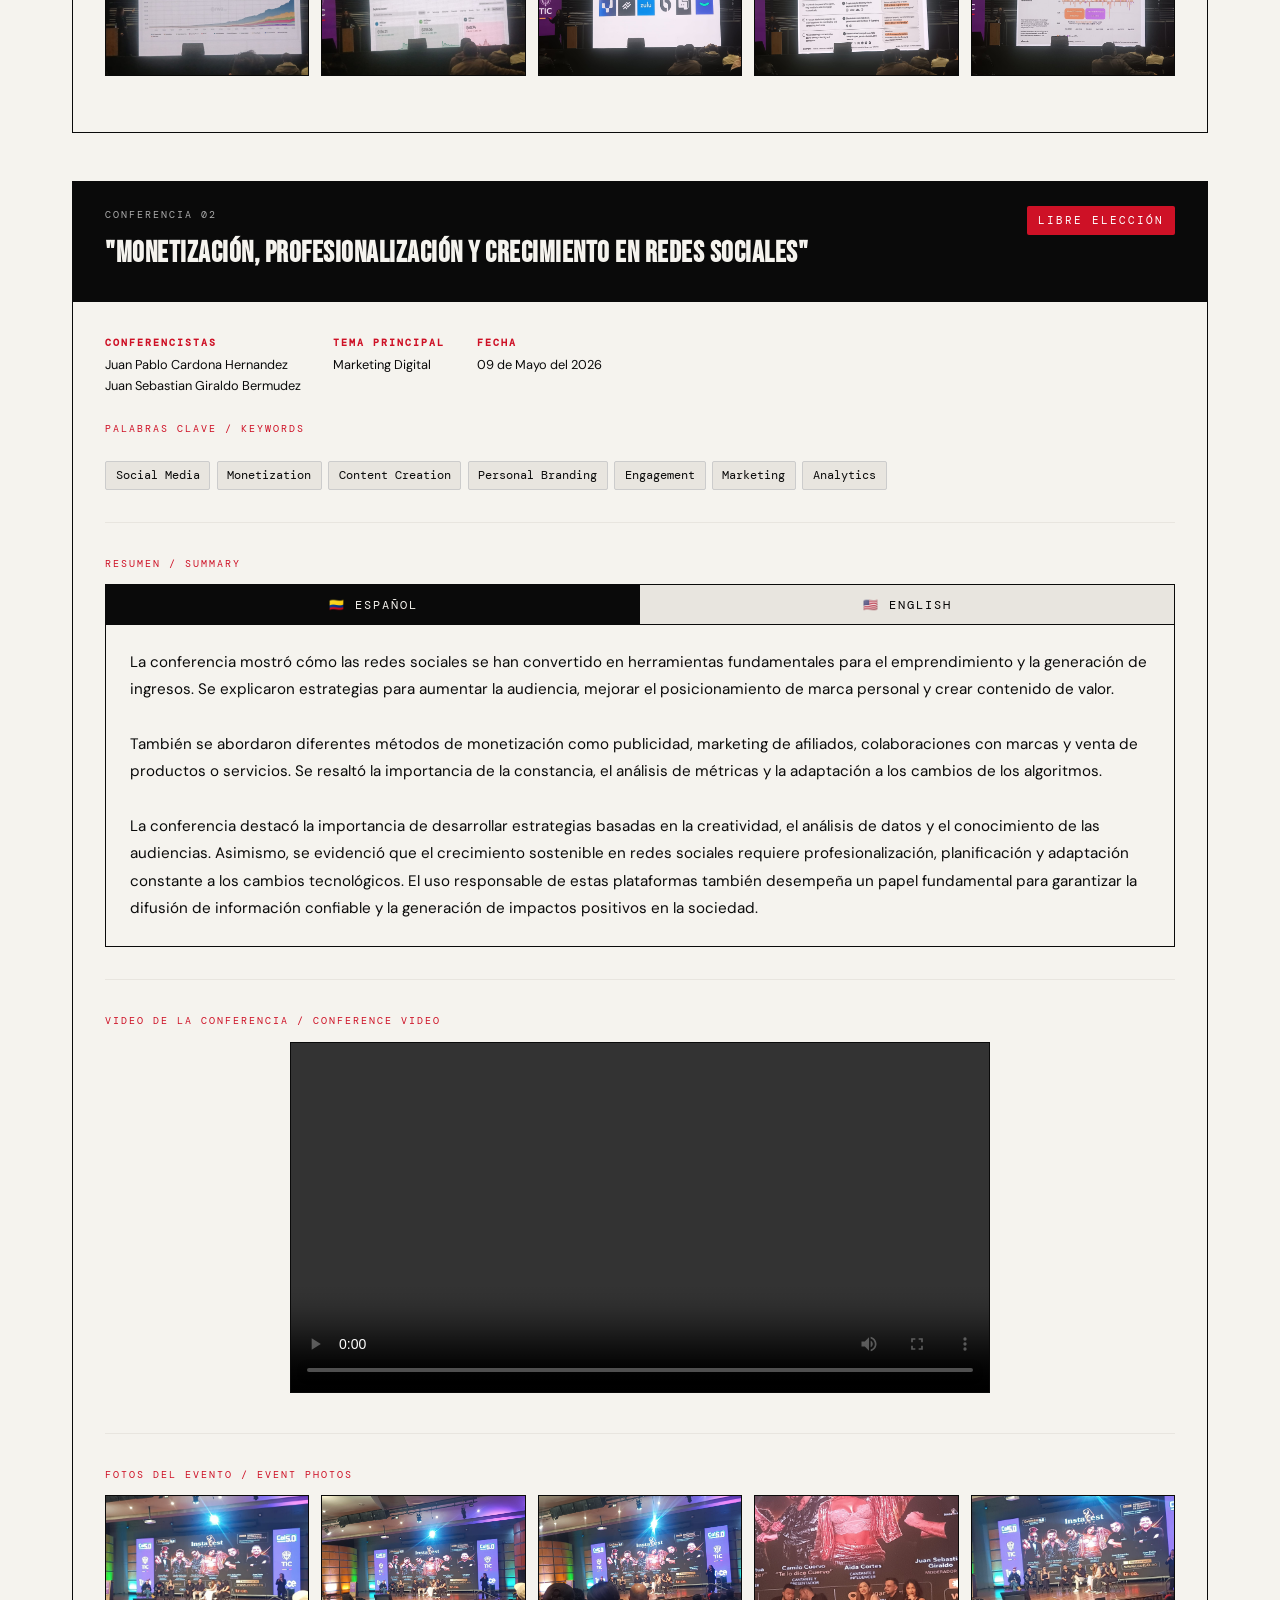
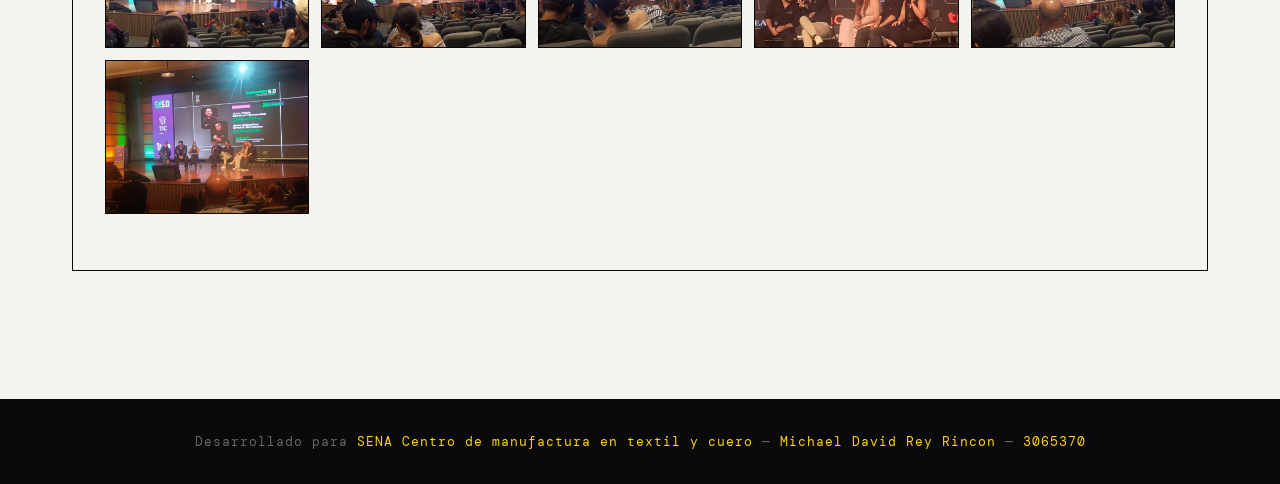
==== commit 3d738939: "Update conferencias.html" ====
--- a/pages/conferencias.html
+++ b/pages/conferencias.html
@@ -110,34 +110,34 @@
       <p class="media-label">Fotos del Evento / Event Photos</p>
       <div class="media-grid">
         <div class="media-thumb">
-        <img src="img/foto1.jpg" alt="Descripción de la foto" />
-        </div>
-        <div class="media-thumb">
-          <img src="img/foto2.jpg" alt="Descripción de la foto" />
-        </div>
-        <div class="media-thumb">
-          <img src="img/foto3.jpg" alt="Descripción de la foto" />
-        </div>
-        <div class="media-thumb">
-          <img src="img/foto4.jpg" alt="Descripción de la foto" />
-        </div>
-        <div class="media-thumb">
-          <img src="img/foto5.jpg" alt="Descripción de la foto" />
-        </div>
-        <div class="media-thumb">
-          <img src="img/foto6.jpg" alt="Descripción de la foto" />
-        </div>
-        <div class="media-thumb">
-          <img src="img/foto7.jpg" alt="Descripción de la foto" />
-        </div>
-        <div class="media-thumb">
-          <img src="img/foto8.jpg" alt="Descripción de la foto" />
-        </div>
-        <div class="media-thumb">
-          <img src="img/foto9.jpg" alt="Descripción de la foto" />
-        </div>
-        <div class="media-thumb">
-          <img src="img/foto10.jpg" alt="Descripción de la foto" />
+        <img src="../img/foto1.jpg" alt="Descripción de la foto" />
+        </div>
+        <div class="media-thumb">
+          <img src="../img/foto2.jpg" alt="Descripción de la foto" />
+        </div>
+        <div class="media-thumb">
+          <img src="../img/foto3.jpg" alt="Descripción de la foto" />
+        </div>
+        <div class="media-thumb">
+          <img src="../img/foto4.jpg" alt="Descripción de la foto" />
+        </div>
+        <div class="media-thumb">
+          <img src="../img/foto5.jpg" alt="Descripción de la foto" />
+        </div>
+        <div class="media-thumb">
+          <img src="../img/foto6.jpg" alt="Descripción de la foto" />
+        </div>
+        <div class="media-thumb">
+          <img src="../img/foto7.jpg" alt="Descripción de la foto" />
+        </div>
+        <div class="media-thumb">
+          <img src="../img/foto8.jpg" alt="Descripción de la foto" />
+        </div>
+        <div class="media-thumb">
+          <img src="../img/foto9.jpg" alt="Descripción de la foto" />
+        </div>
+        <div class="media-thumb">
+          <img src="../img/foto10.jpg" alt="Descripción de la foto" />
         </div>
       </div>
     </div>
@@ -225,7 +225,7 @@
       <p class="media-label">Video de la Conferencia / Conference Video</p>
       <div style="max-width: 700px; margin: 0 auto;">
         <video
-        src="img/conf2-video1.mp4"
+        src="../img/conf2-video1.mp4"
         controls
         width="100%"
         style="border: 1.5px solid var(--negro);">
@@ -237,22 +237,22 @@
       <p class="media-label">Fotos del Evento / Event Photos</p>
       <div class="media-grid">
         <div class="media-thumb">
-        <img src="img/conf2-foto1.jpg" alt="Descripción de la foto" />
-        </div>
-        <div class="media-thumb">
-        <img src="img/conf2-foto2.jpg" alt="Descripción de la foto" />
-        </div>
-        <div class="media-thumb">
-        <img src="img/conf2-foto3.jpg" alt="Descripción de la foto" />
-        </div>
-        <div class="media-thumb">
-        <img src="img/conf2-foto4.jpg" alt="Descripción de la foto" />
-        </div>
-        <div class="media-thumb">
-        <img src="img/conf2-foto5.jpg" alt="Descripción de la foto" />
-        </div>
-        <div class="media-thumb">
-        <img src="img/conf2-foto6.jpg" alt="Descripción de la foto" />
+        <img src="../img/conf2-foto1.jpg" alt="Descripción de la foto" />
+        </div>
+        <div class="media-thumb">
+        <img src="../img/conf2-foto2.jpg" alt="Descripción de la foto" />
+        </div>
+        <div class="media-thumb">
+        <img src="../img/conf2-foto3.jpg" alt="Descripción de la foto" />
+        </div>
+        <div class="media-thumb">
+        <img src="../img/conf2-foto4.jpg" alt="Descripción de la foto" />
+        </div>
+        <div class="media-thumb">
+        <img src="../img/conf2-foto5.jpg" alt="Descripción de la foto" />
+        </div>
+        <div class="media-thumb">
+        <img src="../img/conf2-foto6.jpg" alt="Descripción de la foto" />
       </div>
     </div>
   </div>
